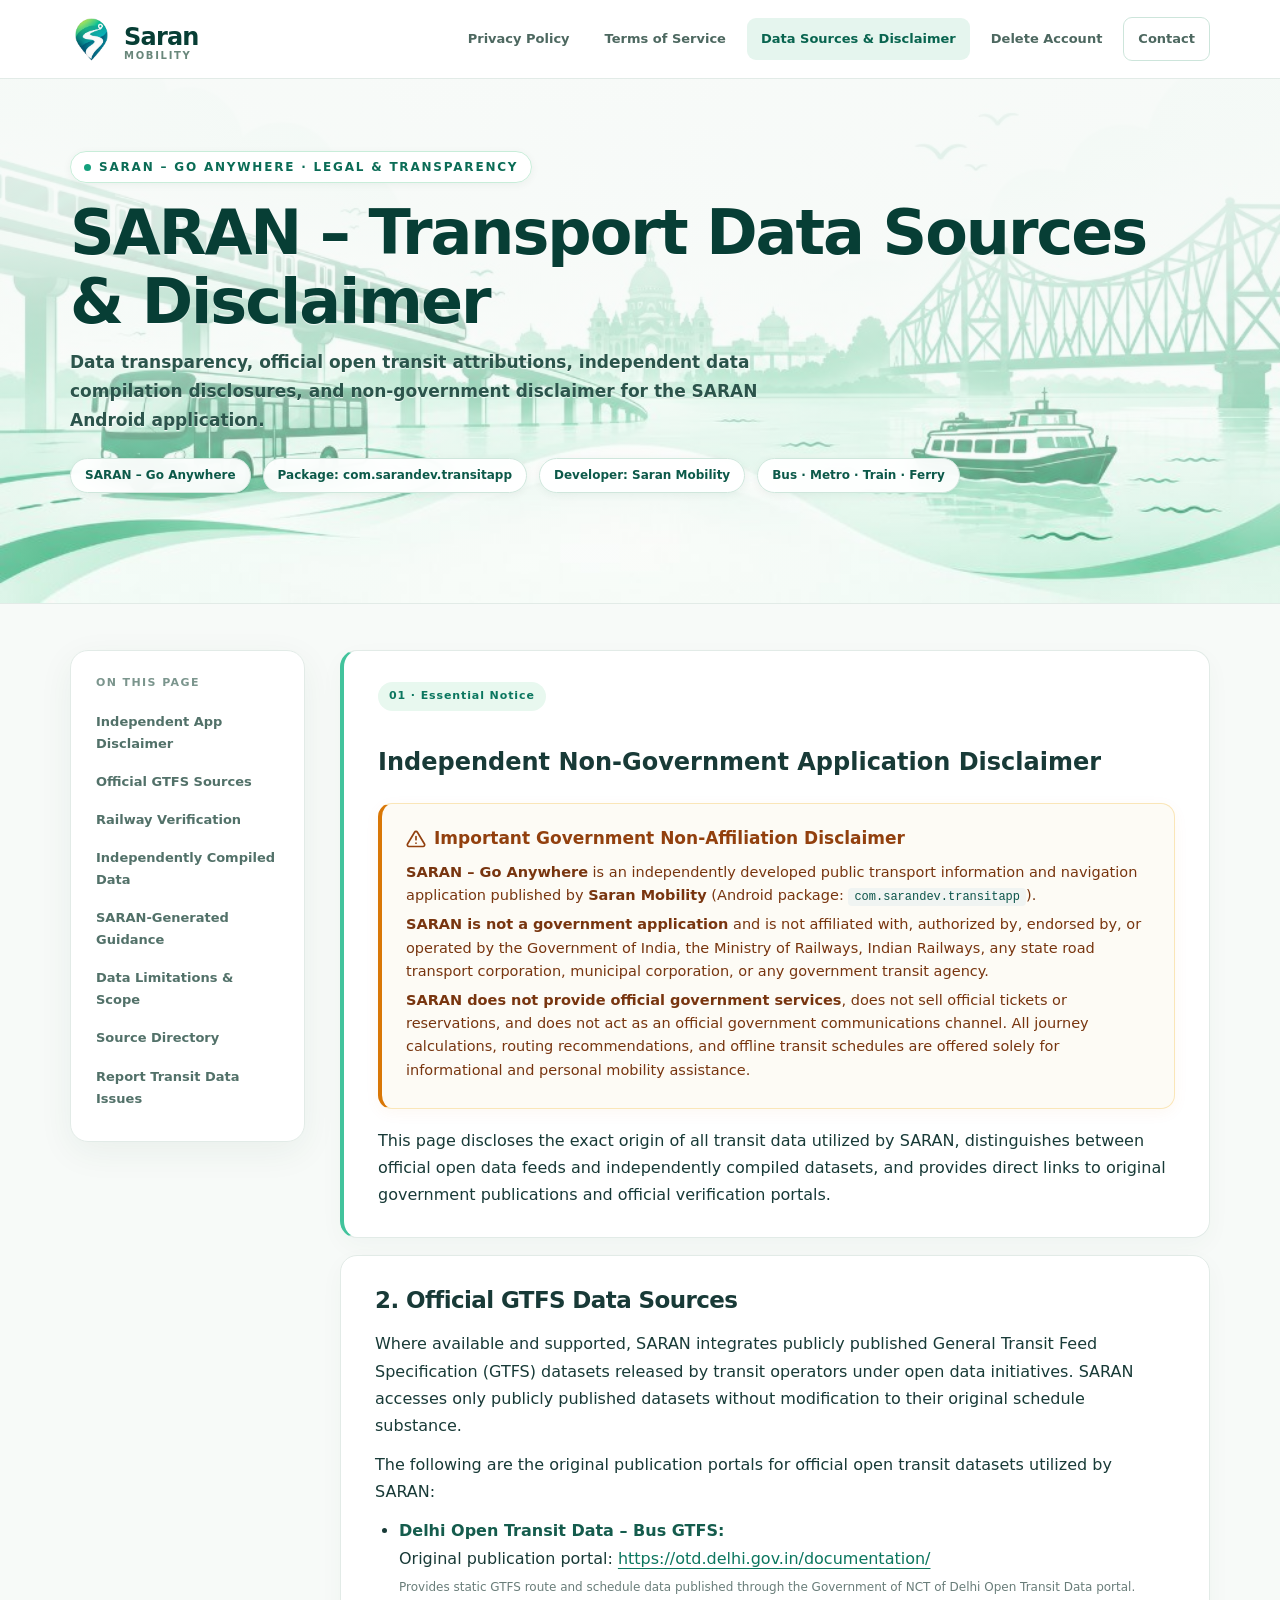
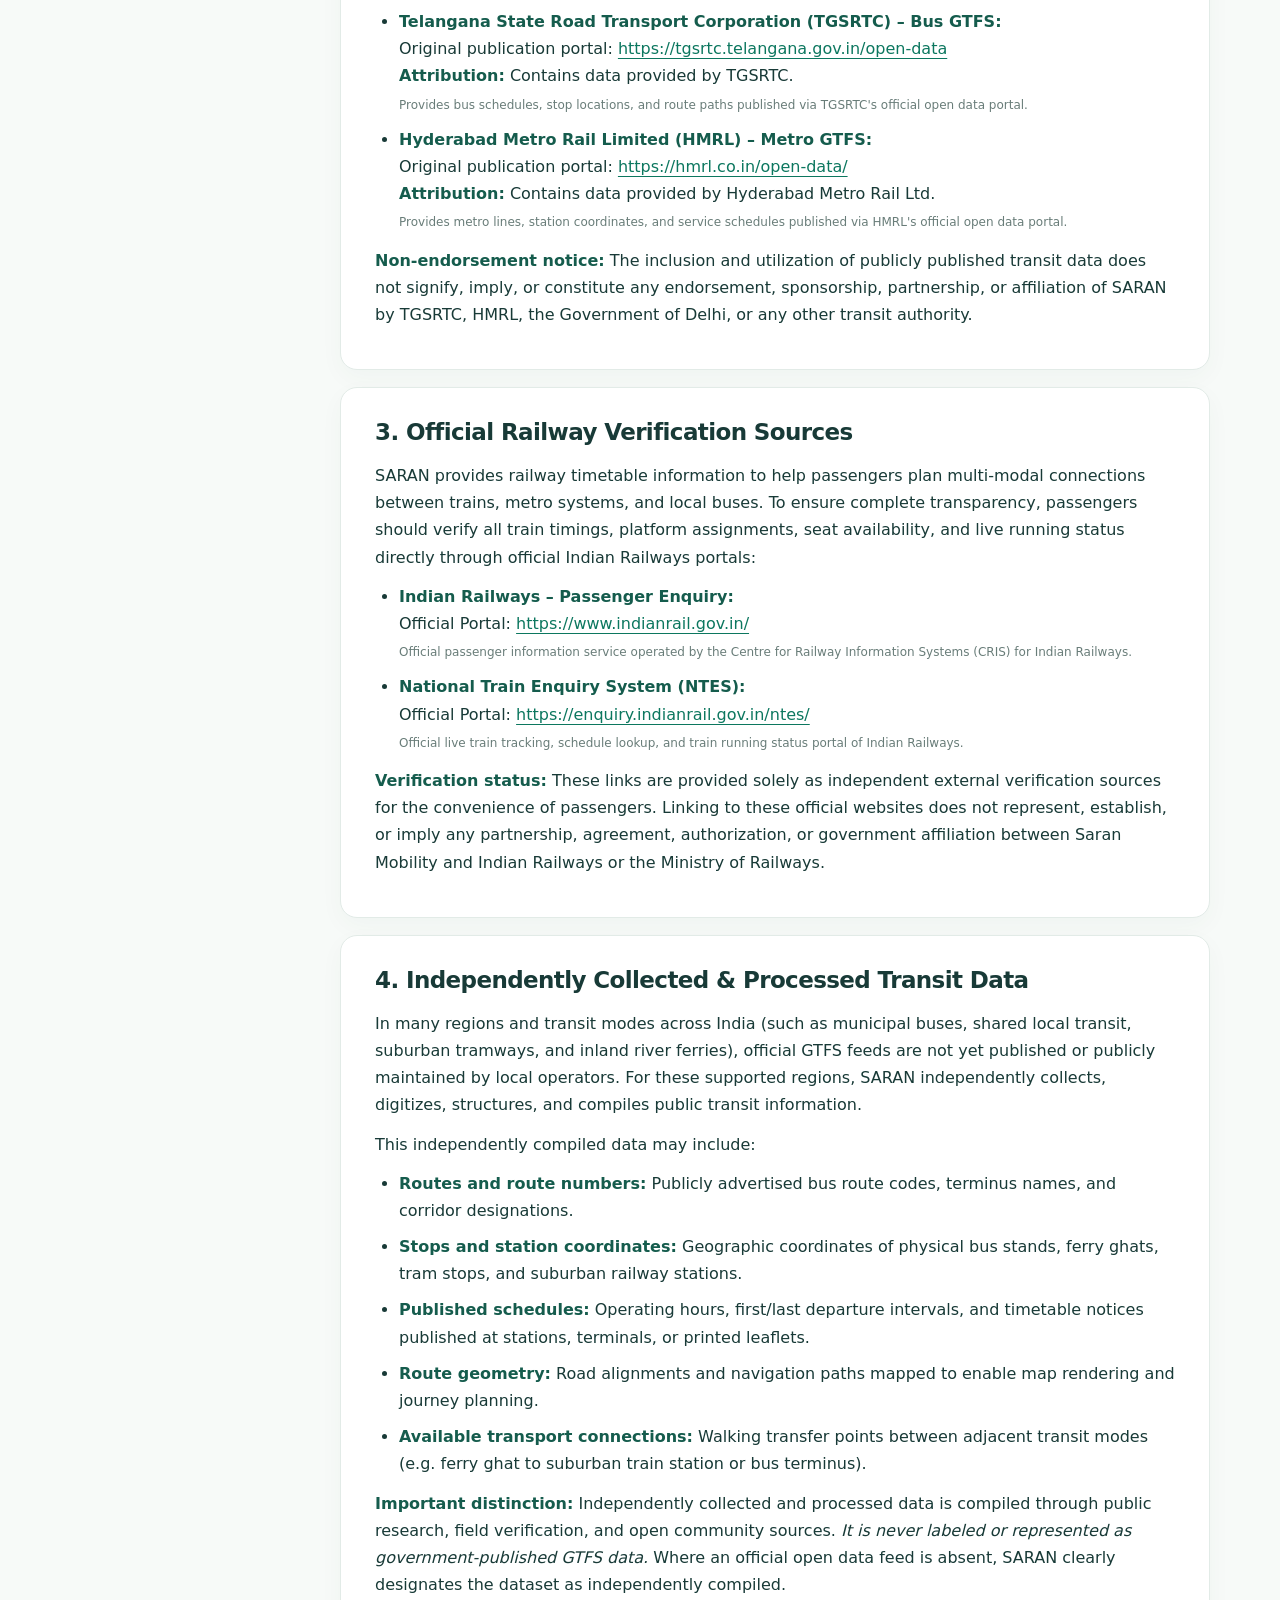
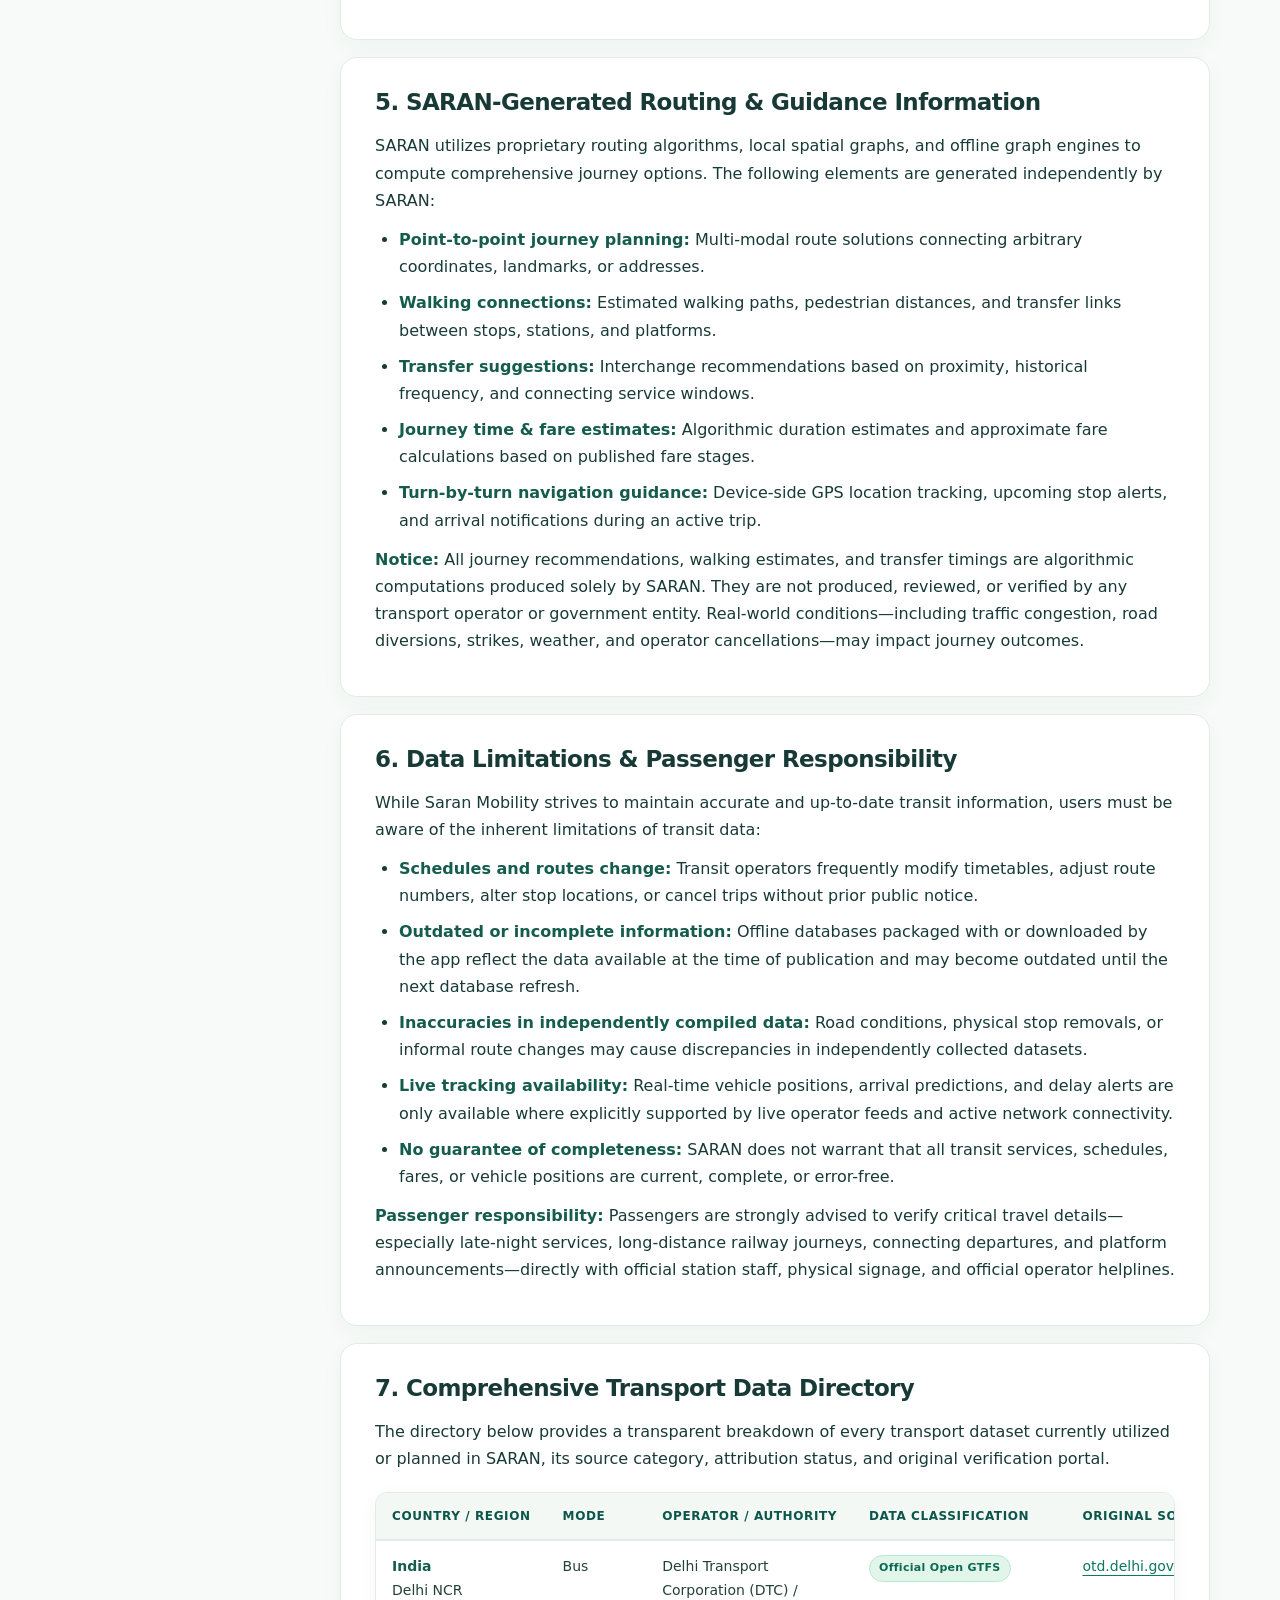
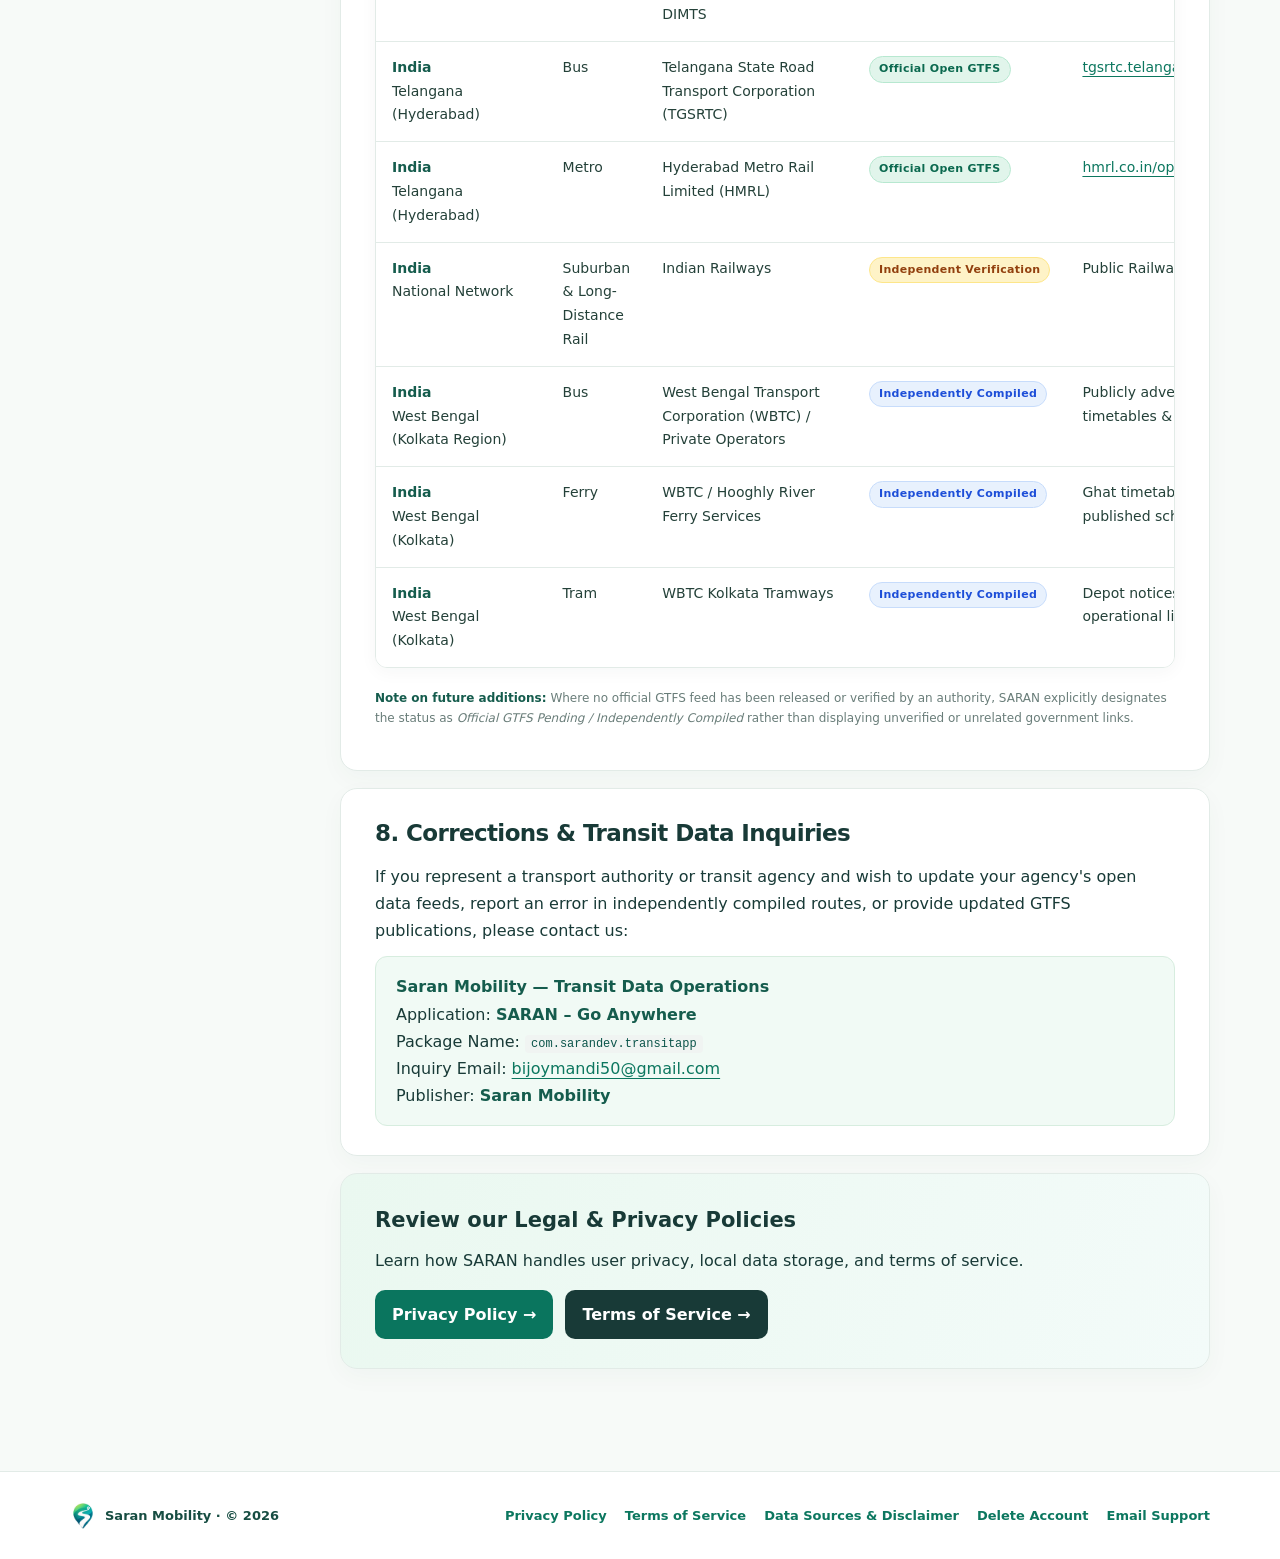
==== data-sources.html @ 4089f1e2 "feat: add data-sources page and update Google Play compliance policies" ====
<!DOCTYPE html>
<html lang="en">
<head>
  <meta charset="utf-8"/>
  <meta content="width=device-width,initial-scale=1" name="viewport"/>
  <meta content="#075c51" name="theme-color"/>
  <meta content="Official GTFS data sources, independently compiled transit information, non-government disclaimer, and data verification links for SARAN – Go Anywhere." name="description"/>
  <title>Transport Data Sources &amp; Disclaimer | SARAN – Go Anywhere</title>
  <link href="saran-logo.webp" rel="icon" type="image/webp"/>
  <link href="style.css" rel="stylesheet"/>
</head>
<body>
  <header class="site-header">
    <div class="container nav">
      <a class="brand" href="./">
        <img alt="Saran logo" src="saran-logo.webp"/>
        <span>Saran <span class="brand-sub">Mobility</span></span>
      </a>
      <nav aria-label="Main navigation" class="nav-links">
        <a href="./">Privacy Policy</a>
        <a href="terms.html">Terms of Service</a>
        <a class="active" href="data-sources.html">Data Sources &amp; Disclaimer</a>
        <a href="delete-account.html">Delete Account</a>
        <a class="contact-link" href="mailto:bijoymandi50@gmail.com">Contact</a>
      </nav>
    </div>
  </header>

  <div class="hero">
    <div class="hero-backdrop" aria-hidden="true">
      <picture>
        <source media="(max-width: 640px)" srcset="hero-mobile.jpg"/>
        <source media="(max-width: 1024px)" srcset="hero-tablet.jpg"/>
        <img alt="" class="hero-art" src="hero-desktop.jpg"/>
      </picture>
      <div class="hero-overlay"></div>
    </div>
    <div class="container hero-inner">
      <span class="tag">SARAN – Go Anywhere · Legal &amp; Transparency</span>
      <h1>SARAN – Transport Data Sources &amp; Disclaimer</h1>
      <p>Data transparency, official open transit attributions, independent data compilation disclosures, and non-government disclaimer for the SARAN Android application.</p>
      <div class="hero-meta">
        <span>SARAN – Go Anywhere</span>
        <span>Package: com.sarandev.transitapp</span>
        <span>Developer: Saran Mobility</span>
        <span>Bus · Metro · Train · Ferry</span>
      </div>
    </div>
  </div>

  <div class="container content">
    <aside aria-label="On this page" class="toc">
      <div class="toc-heading">On this page</div>
      <a href="#disclaimer">Independent App Disclaimer</a>
      <a href="#gtfs-sources">Official GTFS Sources</a>
      <a href="#railway-verification">Railway Verification</a>
      <a href="#independent-data">Independently Compiled Data</a>
      <a href="#generated-info">SARAN-Generated Guidance</a>
      <a href="#limitations">Data Limitations &amp; Scope</a>
      <a href="#directory">Source Directory</a>
      <a href="#contact">Report Transit Data Issues</a>
    </aside>

    <main class="article">
      <!-- 01 · Independent App Disclaimer -->
      <section class="intro" id="disclaimer">
        <span class="label">01 · Essential Notice</span>
        <h2>Independent Non-Government Application Disclaimer</h2>
        
        <div class="disclaimer-box">
          <h3>
            <svg width="20" height="20" viewBox="0 0 24 24" fill="none" stroke="currentColor" stroke-width="2" stroke-linecap="round" stroke-linejoin="round" aria-hidden="true">
              <path d="M10.29 3.86L1.82 18a2 2 0 0 0 1.71 3h16.94a2 2 0 0 0 1.71-3L13.71 3.86a2 2 0 0 0-3.42 0z"></path>
              <line x1="12" y1="9" x2="12" y2="13"></line>
              <line x1="12" y1="17" x2="12.01" y2="17"></line>
            </svg>
            Important Government Non-Affiliation Disclaimer
          </h3>
          <p><strong>SARAN – Go Anywhere</strong> is an independently developed public transport information and navigation application published by <strong>Saran Mobility</strong> (Android package: <code class="code-pill">com.sarandev.transitapp</code>).</p>
          <p><strong>SARAN is not a government application</strong> and is not affiliated with, authorized by, endorsed by, or operated by the Government of India, the Ministry of Railways, Indian Railways, any state road transport corporation, municipal corporation, or any government transit agency.</p>
          <p><strong>SARAN does not provide official government services</strong>, does not sell official tickets or reservations, and does not act as an official government communications channel. All journey calculations, routing recommendations, and offline transit schedules are offered solely for informational and personal mobility assistance.</p>
        </div>

        <p>This page discloses the exact origin of all transit data utilized by SARAN, distinguishes between official open data feeds and independently compiled datasets, and provides direct links to original government publications and official verification portals.</p>
      </section>

      <!-- 02 · Official GTFS Data Sources -->
      <section class="section" id="gtfs-sources">
        <h2>2. Official GTFS Data Sources</h2>
        <p>Where available and supported, SARAN integrates publicly published General Transit Feed Specification (GTFS) datasets released by transit operators under open data initiatives. SARAN accesses only publicly published datasets without modification to their original schedule substance.</p>
        <p>The following are the original publication portals for official open transit datasets utilized by SARAN:</p>

        <ul>
          <li>
            <strong>Delhi Open Transit Data – Bus GTFS:</strong><br/>
            Original publication portal: <a href="https://otd.delhi.gov.in/documentation/" target="_blank" rel="noopener noreferrer">https://otd.delhi.gov.in/documentation/</a><br/>
            <span class="source-meta">Provides static GTFS route and schedule data published through the Government of NCT of Delhi Open Transit Data portal.</span>
          </li>
          <li>
            <strong>Telangana State Road Transport Corporation (TGSRTC) – Bus GTFS:</strong><br/>
            Original publication portal: <a href="https://tgsrtc.telangana.gov.in/open-data" target="_blank" rel="noopener noreferrer">https://tgsrtc.telangana.gov.in/open-data</a><br/>
            <strong>Attribution:</strong> Contains data provided by TGSRTC.<br/>
            <span class="source-meta">Provides bus schedules, stop locations, and route paths published via TGSRTC's official open data portal.</span>
          </li>
          <li>
            <strong>Hyderabad Metro Rail Limited (HMRL) – Metro GTFS:</strong><br/>
            Original publication portal: <a href="https://hmrl.co.in/open-data/" target="_blank" rel="noopener noreferrer">https://hmrl.co.in/open-data/</a><br/>
            <strong>Attribution:</strong> Contains data provided by Hyderabad Metro Rail Ltd.<br/>
            <span class="source-meta">Provides metro lines, station coordinates, and service schedules published via HMRL's official open data portal.</span>
          </li>
        </ul>

        <p><strong>Non-endorsement notice:</strong> The inclusion and utilization of publicly published transit data does not signify, imply, or constitute any endorsement, sponsorship, partnership, or affiliation of SARAN by TGSRTC, HMRL, the Government of Delhi, or any other transit authority.</p>
      </section>

      <!-- 03 · Official Railway Verification -->
      <section class="section" id="railway-verification">
        <h2>3. Official Railway Verification Sources</h2>
        <p>SARAN provides railway timetable information to help passengers plan multi-modal connections between trains, metro systems, and local buses. To ensure complete transparency, passengers should verify all train timings, platform assignments, seat availability, and live running status directly through official Indian Railways portals:</p>

        <ul>
          <li>
            <strong>Indian Railways – Passenger Enquiry:</strong><br/>
            Official Portal: <a href="https://www.indianrail.gov.in/" target="_blank" rel="noopener noreferrer">https://www.indianrail.gov.in/</a><br/>
            <span class="source-meta">Official passenger information service operated by the Centre for Railway Information Systems (CRIS) for Indian Railways.</span>
          </li>
          <li>
            <strong>National Train Enquiry System (NTES):</strong><br/>
            Official Portal: <a href="https://enquiry.indianrail.gov.in/ntes/" target="_blank" rel="noopener noreferrer">https://enquiry.indianrail.gov.in/ntes/</a><br/>
            <span class="source-meta">Official live train tracking, schedule lookup, and train running status portal of Indian Railways.</span>
          </li>
        </ul>

        <p><strong>Verification status:</strong> These links are provided solely as independent external verification sources for the convenience of passengers. Linking to these official websites does not represent, establish, or imply any partnership, agreement, authorization, or government affiliation between Saran Mobility and Indian Railways or the Ministry of Railways.</p>
      </section>

      <!-- 04 · Independently Collected Transit Data -->
      <section class="section" id="independent-data">
        <h2>4. Independently Collected &amp; Processed Transit Data</h2>
        <p>In many regions and transit modes across India (such as municipal buses, shared local transit, suburban tramways, and inland river ferries), official GTFS feeds are not yet published or publicly maintained by local operators. For these supported regions, SARAN independently collects, digitizes, structures, and compiles public transit information.</p>
        <p>This independently compiled data may include:</p>
        <ul>
          <li><strong>Routes and route numbers:</strong> Publicly advertised bus route codes, terminus names, and corridor designations.</li>
          <li><strong>Stops and station coordinates:</strong> Geographic coordinates of physical bus stands, ferry ghats, tram stops, and suburban railway stations.</li>
          <li><strong>Published schedules:</strong> Operating hours, first/last departure intervals, and timetable notices published at stations, terminals, or printed leaflets.</li>
          <li><strong>Route geometry:</strong> Road alignments and navigation paths mapped to enable map rendering and journey planning.</li>
          <li><strong>Available transport connections:</strong> Walking transfer points between adjacent transit modes (e.g. ferry ghat to suburban train station or bus terminus).</li>
        </ul>
        <p><strong>Important distinction:</strong> Independently collected and processed data is compiled through public research, field verification, and open community sources. <em>It is never labeled or represented as government-published GTFS data.</em> Where an official open data feed is absent, SARAN clearly designates the dataset as independently compiled.</p>
      </section>

      <!-- 05 · SARAN-Generated Information -->
      <section class="section" id="generated-info">
        <h2>5. SARAN-Generated Routing &amp; Guidance Information</h2>
        <p>SARAN utilizes proprietary routing algorithms, local spatial graphs, and offline graph engines to compute comprehensive journey options. The following elements are generated independently by SARAN:</p>
        <ul>
          <li><strong>Point-to-point journey planning:</strong> Multi-modal route solutions connecting arbitrary coordinates, landmarks, or addresses.</li>
          <li><strong>Walking connections:</strong> Estimated walking paths, pedestrian distances, and transfer links between stops, stations, and platforms.</li>
          <li><strong>Transfer suggestions:</strong> Interchange recommendations based on proximity, historical frequency, and connecting service windows.</li>
          <li><strong>Journey time &amp; fare estimates:</strong> Algorithmic duration estimates and approximate fare calculations based on published fare stages.</li>
          <li><strong>Turn-by-turn navigation guidance:</strong> Device-side GPS location tracking, upcoming stop alerts, and arrival notifications during an active trip.</li>
        </ul>
        <p><strong>Notice:</strong> All journey recommendations, walking estimates, and transfer timings are algorithmic computations produced solely by SARAN. They are not produced, reviewed, or verified by any transport operator or government entity. Real-world conditions—including traffic congestion, road diversions, strikes, weather, and operator cancellations—may impact journey outcomes.</p>
      </section>

      <!-- 06 · Data Limitations -->
      <section class="section" id="limitations">
        <h2>6. Data Limitations &amp; Passenger Responsibility</h2>
        <p>While Saran Mobility strives to maintain accurate and up-to-date transit information, users must be aware of the inherent limitations of transit data:</p>
        <ul>
          <li><strong>Schedules and routes change:</strong> Transit operators frequently modify timetables, adjust route numbers, alter stop locations, or cancel trips without prior public notice.</li>
          <li><strong>Outdated or incomplete information:</strong> Offline databases packaged with or downloaded by the app reflect the data available at the time of publication and may become outdated until the next database refresh.</li>
          <li><strong>Inaccuracies in independently compiled data:</strong> Road conditions, physical stop removals, or informal route changes may cause discrepancies in independently collected datasets.</li>
          <li><strong>Live tracking availability:</strong> Real-time vehicle positions, arrival predictions, and delay alerts are only available where explicitly supported by live operator feeds and active network connectivity.</li>
          <li><strong>No guarantee of completeness:</strong> SARAN does not warrant that all transit services, schedules, fares, or vehicle positions are current, complete, or error-free.</li>
        </ul>
        <p><strong>Passenger responsibility:</strong> Passengers are strongly advised to verify critical travel details—especially late-night services, long-distance railway journeys, connecting departures, and platform announcements—directly with official station staff, physical signage, and official operator helplines.</p>
      </section>

      <!-- 07 · Source Directory -->
      <section class="section" id="directory">
        <h2>7. Comprehensive Transport Data Directory</h2>
        <p>The directory below provides a transparent breakdown of every transport dataset currently utilized or planned in SARAN, its source category, attribution status, and original verification portal.</p>

        <div class="source-table-wrap">
          <table class="source-table">
            <thead>
              <tr>
                <th>Country / Region</th>
                <th>Mode</th>
                <th>Operator / Authority</th>
                <th>Data Classification</th>
                <th>Original Source / Portal</th>
                <th>Official Verification Link</th>
                <th>Status / Last Update</th>
              </tr>
            </thead>
            <tbody>
              <tr>
                <td><strong>India</strong><br/>Delhi NCR</td>
                <td>Bus</td>
                <td>Delhi Transport Corporation (DTC) / DIMTS</td>
                <td><span class="badge badge-official">Official Open GTFS</span></td>
                <td><a href="https://otd.delhi.gov.in/documentation/" target="_blank" rel="noopener noreferrer">otd.delhi.gov.in</a></td>
                <td><a href="https://otd.delhi.gov.in/" target="_blank" rel="noopener noreferrer">Delhi OTD Portal</a></td>
                <td>Verified Open Dataset</td>
              </tr>
              <tr>
                <td><strong>India</strong><br/>Telangana (Hyderabad)</td>
                <td>Bus</td>
                <td>Telangana State Road Transport Corporation (TGSRTC)</td>
                <td><span class="badge badge-official">Official Open GTFS</span></td>
                <td><a href="https://tgsrtc.telangana.gov.in/open-data" target="_blank" rel="noopener noreferrer">tgsrtc.telangana.gov.in</a></td>
                <td><a href="https://tgsrtc.telangana.gov.in/" target="_blank" rel="noopener noreferrer">TGSRTC Portal</a></td>
                <td>Contains data provided by TGSRTC</td>
              </tr>
              <tr>
                <td><strong>India</strong><br/>Telangana (Hyderabad)</td>
                <td>Metro</td>
                <td>Hyderabad Metro Rail Limited (HMRL)</td>
                <td><span class="badge badge-official">Official Open GTFS</span></td>
                <td><a href="https://hmrl.co.in/open-data/" target="_blank" rel="noopener noreferrer">hmrl.co.in/open-data/</a></td>
                <td><a href="https://hmrl.co.in/" target="_blank" rel="noopener noreferrer">HMRL Official Site</a></td>
                <td>Contains data provided by HMRL</td>
              </tr>
              <tr>
                <td><strong>India</strong><br/>National Network</td>
                <td>Suburban &amp; Long-Distance Rail</td>
                <td>Indian Railways</td>
                <td><span class="badge badge-verification">Independent Verification</span></td>
                <td>Public Railway Timetables</td>
                <td><a href="https://www.indianrail.gov.in/" target="_blank" rel="noopener noreferrer">indianrail.gov.in</a> &amp; <a href="https://enquiry.indianrail.gov.in/ntes/" target="_blank" rel="noopener noreferrer">NTES</a></td>
                <td>External Verification Links Only</td>
              </tr>
              <tr>
                <td><strong>India</strong><br/>West Bengal (Kolkata Region)</td>
                <td>Bus</td>
                <td>West Bengal Transport Corporation (WBTC) / Private Operators</td>
                <td><span class="badge badge-independent">Independently Compiled</span></td>
                <td>Publicly advertised routes, timetables &amp; field survey</td>
                <td><span class="badge badge-pending">Official GTFS Pending</span></td>
                <td>Independently compiled by SARAN</td>
              </tr>
              <tr>
                <td><strong>India</strong><br/>West Bengal (Kolkata)</td>
                <td>Ferry</td>
                <td>WBTC / Hooghly River Ferry Services</td>
                <td><span class="badge badge-independent">Independently Compiled</span></td>
                <td>Ghat timetable charts &amp; published schedules</td>
                <td><span class="badge badge-pending">Official GTFS Pending</span></td>
                <td>Independently compiled by SARAN</td>
              </tr>
              <tr>
                <td><strong>India</strong><br/>West Bengal (Kolkata)</td>
                <td>Tram</td>
                <td>WBTC Kolkata Tramways</td>
                <td><span class="badge badge-independent">Independently Compiled</span></td>
                <td>Depot notices &amp; published operational lines</td>
                <td><span class="badge badge-pending">Official GTFS Pending</span></td>
                <td>Independently compiled by SARAN</td>
              </tr>
            </tbody>
          </table>
        </div>

        <p class="source-meta"><strong>Note on future additions:</strong> Where no official GTFS feed has been released or verified by an authority, SARAN explicitly designates the status as <em>Official GTFS Pending / Independently Compiled</em> rather than displaying unverified or unrelated government links.</p>
      </section>

      <!-- 08 · Contact -->
      <section class="section" id="contact">
        <h2>8. Corrections &amp; Transit Data Inquiries</h2>
        <p>If you represent a transport authority or transit agency and wish to update your agency's open data feeds, report an error in independently compiled routes, or provide updated GTFS publications, please contact us:</p>
        
        <div class="contact">
          <strong>Saran Mobility — Transit Data Operations</strong><br/>
          Application: <strong>SARAN – Go Anywhere</strong><br/>
          Package Name: <code class="code-pill">com.sarandev.transitapp</code><br/>
          Inquiry Email: <a href="mailto:bijoymandi50@gmail.com?subject=SARAN%20Transit%20Data%20Inquiry">bijoymandi50@gmail.com</a><br/>
          Publisher: <strong>Saran Mobility</strong>
        </div>
      </section>

      <div class="callout">
        <h2>Review our Legal &amp; Privacy Policies</h2>
        <p>Learn how SARAN handles user privacy, local data storage, and terms of service.</p>
        <div style="display: flex; gap: 12px; flex-wrap: wrap; margin-top: 12px;">
          <a class="primary-button" href="./">Privacy Policy →</a>
          <a class="primary-button" style="background: #183a37;" href="terms.html">Terms of Service →</a>
        </div>
      </div>
    </main>
  </div>

  <footer class="footer">
    <div class="container footer-inner">
      <div class="foot-brand">
        <img alt="" src="saran-logo.webp"/>
        Saran Mobility · © 2026
      </div>
      <nav class="footer-links">
        <a href="./">Privacy Policy</a>
        <a href="terms.html">Terms of Service</a>
        <a href="data-sources.html">Data Sources &amp; Disclaimer</a>
        <a href="delete-account.html">Delete Account</a>
        <a href="mailto:bijoymandi50@gmail.com">Email Support</a>
      </nav>
    </div>
  </footer>
</body>
</html>
---- style.css ----
:root {
  --ink: #183a37;
  --muted: #697d79;
  --pine: #0c554b;
  --green: #13856d;
  --mint: #eaf8f1;
  --line: #e2ebe7;
  --bg: #f7faf8;
  --white: #fff;
}

* {
  box-sizing: border-box;
}

html {
  scroll-behavior: smooth;
}

body {
  margin: 0;
  background: var(--bg);
  color: var(--ink);
  font: 16px/1.7 system-ui, -apple-system, Segoe UI, Roboto, Arial, sans-serif;
}

a {
  color: #0c775f;
  text-decoration-thickness: 1px;
  text-underline-offset: 4px;
}

a:hover {
  color: #064d40;
}

.container {
  width: min(1140px, calc(100% - 44px));
  margin: auto;
}

/* Header */
.site-header {
  background: #ffffffed;
  backdrop-filter: blur(18px);
  border-bottom: 1px solid var(--line);
  position: sticky;
  top: 0;
  z-index: 10;
}

.nav {
  display: flex;
  align-items: center;
  justify-content: space-between;
  gap: 20px;
  min-height: 78px;
}

.brand {
  display: flex;
  align-items: center;
  gap: 11px;
  text-decoration: none;
  color: #073e35;
  font-weight: 820;
  font-size: 24px;
  letter-spacing: -0.8px;
}

.brand img {
  width: 43px;
  height: 46px;
  object-fit: contain;
}

.brand-sub {
  font-size: 10px;
  letter-spacing: 1.7px;
  text-transform: uppercase;
  color: #69877b;
  font-weight: 800;
  display: block;
  line-height: 1;
  margin-top: -6px;
}

.nav-links {
  display: flex;
  align-items: center;
  gap: 7px;
  flex-wrap: wrap;
}

.nav-links a {
  padding: 10px 14px;
  border-radius: 9px;
  text-decoration: none;
  color: #4d6860;
  font-size: 13px;
  font-weight: 700;
  transition: background 0.2s, color 0.2s;
}

.nav-links a:hover,
.nav-links a.active {
  background: #e5f5ee;
  color: #08644f;
}

.nav-links a.contact-link {
  border: 1px solid #cde5db;
}

/* Hero Section with Responsive Illustration */
.hero {
  position: relative;
  overflow: hidden;
  background-color: #f7faf8;
  border-bottom: 1px solid var(--line);
  color: var(--ink);
}

.hero-backdrop {
  position: absolute;
  inset: 0;
  z-index: 1;
  pointer-events: none;
}

.hero-backdrop picture,
.hero-art {
  width: 100%;
  height: 100%;
  display: block;
}

.hero-art {
  object-fit: cover;
  object-position: center bottom;
}

.hero-overlay {
  position: absolute;
  inset: 0;
  background: linear-gradient(
    180deg,
    rgba(247, 250, 248, 0.95) 0%,
    rgba(247, 250, 248, 0.85) 32%,
    rgba(247, 250, 248, 0.45) 70%,
    rgba(247, 250, 248, 0.08) 100%
  );
}

.hero-inner {
  position: relative;
  z-index: 2;
  padding: 72px 0 110px;
}

.tag {
  display: inline-flex;
  align-items: center;
  gap: 8px;
  font-size: 12px;
  text-transform: uppercase;
  letter-spacing: 1.8px;
  color: #0b6c56;
  font-weight: 800;
  background: #ffffffeb;
  backdrop-filter: blur(8px);
  border: 1px solid #c8edd9;
  padding: 5px 13px;
  border-radius: 99px;
  box-shadow: 0 2px 8px rgba(10, 60, 45, 0.05);
}

.tag::before {
  content: "";
  display: inline-block;
  width: 7px;
  height: 7px;
  border-radius: 50%;
  background: #14a07d;
}

.hero h1 {
  font-size: clamp(36px, 5.2vw, 62px);
  letter-spacing: -2px;
  line-height: 1.1;
  margin: 16px 0 12px;
  color: #073e35;
  font-weight: 850;
  text-shadow: 0 1px 1px rgba(255, 255, 255, 0.8);
}

.hero p {
  max-width: 720px;
  color: #2b544b;
  font-size: 17px;
  margin: 0;
  font-weight: 550;
  text-shadow: 0 1px 1px rgba(255, 255, 255, 0.8);
}

.hero-meta {
  display: flex;
  flex-wrap: wrap;
  gap: 12px;
  margin-top: 24px;
}

.hero-meta span {
  background: #ffffffeb;
  backdrop-filter: blur(10px);
  border: 1px solid #cfe6dc;
  border-radius: 30px;
  padding: 6px 14px;
  color: #0c5949;
  font-size: 12px;
  font-weight: 700;
  box-shadow: 0 2px 8px rgba(10, 60, 45, 0.06);
}

/* Main Content Layout */
.content {
  display: grid;
  grid-template-columns: 235px minmax(0, 1fr);
  gap: 35px;
  align-items: start;
  padding: 46px 0 85px;
}

.toc {
  position: sticky;
  top: 100px;
  padding: 23px 15px;
  background: white;
  border: 1px solid var(--line);
  border-radius: 18px;
  box-shadow: 0 10px 35px #1a4a3010;
}

.toc-heading {
  font-size: 11px;
  font-weight: 850;
  letter-spacing: 1.4px;
  color: #7b958d;
  margin: 0 10px 10px;
  text-transform: uppercase;
}

.toc a {
  display: block;
  color: #527169;
  border-radius: 9px;
  text-decoration: none;
  padding: 8px 10px;
  font-size: 13px;
  font-weight: 600;
}

.toc a:hover {
  color: #076c55;
  background: #ebf8f1;
}

.article {
  min-width: 0;
}

.intro,
.section,
.callout {
  padding: 29px 34px;
  background: white;
  border: 1px solid var(--line);
  border-radius: 17px;
  margin-bottom: 17px;
  box-shadow: 0 8px 25px #154a2e09;
}

.intro {
  border-left: 4px solid #42c39c;
}

.intro p {
  margin: 0;
}

.section {
  scroll-margin-top: 100px;
}

.section h2 {
  margin: 0 0 14px;
  font-size: 23px;
  letter-spacing: -0.6px;
  line-height: 1.35;
}

.section p {
  margin: 12px 0;
}

.section ul,
.section ol {
  padding-left: 24px;
  margin: 12px 0;
}

.section li {
  margin: 9px 0;
}

.section strong {
  color: #155c4d;
}

.label {
  display: inline-block;
  font-size: 11px;
  letter-spacing: 0.9px;
  font-weight: 800;
  color: #0b765f;
  background: #e8f8ef;
  padding: 5px 11px;
  border-radius: 99px;
  margin-bottom: 12px;
}

.contact {
  padding: 16px 20px;
  background: #f1faf5;
  border: 1px solid #d7eddf;
  border-radius: 12px;
}

.callout {
  background: linear-gradient(110deg, #eaf8f0, #f3fbf9);
}

.callout h2 {
  margin: 0;
  font-size: 21px;
}

.callout p {
  margin: 8px 0 16px;
}

.primary-button {
  display: inline-block;
  background: #0a755e;
  color: white;
  text-decoration: none;
  border-radius: 10px;
  font-weight: 750;
  padding: 11px 17px;
}

.primary-button:hover {
  background: #065544;
  color: white;
}

/* Disclaimer & Notice Callouts */
.disclaimer-box {
  background: #fdfbf5;
  border: 1px solid #fae6b8;
  border-left: 4px solid #d97706;
  border-radius: 14px;
  padding: 20px 24px;
  margin: 18px 0;
  box-shadow: 0 4px 15px rgba(217, 119, 6, 0.05);
}

.disclaimer-box h3 {
  margin: 0 0 8px;
  color: #92400e;
  font-size: 17px;
  display: flex;
  align-items: center;
  gap: 8px;
}

.disclaimer-box p {
  margin: 6px 0;
  color: #78350f;
  font-size: 14.5px;
  line-height: 1.6;
}

.disclaimer-box strong {
  color: #78350f;
}

/* Source Directory Table */
.source-table-wrap {
  width: 100%;
  overflow-x: auto;
  -webkit-overflow-scrolling: touch;
  margin: 20px 0;
  border-radius: 12px;
  border: 1px solid var(--line);
  background: white;
  box-shadow: 0 4px 18px rgba(10, 60, 45, 0.04);
}

.source-table {
  width: 100%;
  border-collapse: collapse;
  text-align: left;
  font-size: 14px;
  min-width: 640px;
}

.source-table th {
  background: #f3f8f5;
  color: #0c554b;
  font-weight: 750;
  padding: 13px 16px;
  border-bottom: 2px solid var(--line);
  font-size: 12px;
  text-transform: uppercase;
  letter-spacing: 0.6px;
  white-space: nowrap;
}

.source-table td {
  padding: 14px 16px;
  border-bottom: 1px solid var(--line);
  vertical-align: top;
  color: #244139;
}

.source-table tr:last-child td {
  border-bottom: none;
}

.source-table tr:hover td {
  background: #fafdfb;
}

/* Badges */
.badge {
  display: inline-block;
  font-size: 11px;
  font-weight: 750;
  padding: 3px 9px;
  border-radius: 99px;
  white-space: nowrap;
  letter-spacing: 0.3px;
}

.badge-official {
  background: #e1f5eb;
  color: #0b694f;
  border: 1px solid #b7e8d0;
}

.badge-independent {
  background: #e8f1fd;
  color: #1d4ed8;
  border: 1px solid #c7dcfb;
}

.badge-verification {
  background: #fef3c7;
  color: #92400e;
  border: 1px solid #fde68a;
}

.badge-pending {
  background: #f3f4f6;
  color: #4b5563;
  border: 1px solid #e5e7eb;
}

.source-meta {
  font-size: 12px;
  color: var(--muted);
  margin-top: 4px;
}

.code-pill {
  font-family: ui-monospace, SFMono-Regular, Menlo, Monaco, Consolas, monospace;
  font-size: 12px;
  background: #f0f4f2;
  color: #0c554b;
  padding: 2px 6px;
  border-radius: 4px;
}

/* Footer */
.footer {
  background: white;
  border-top: 1px solid var(--line);
}

.footer-inner {
  padding: 29px 0;
  display: flex;
  align-items: center;
  justify-content: space-between;
  gap: 20px;
  color: #6e8880;
  font-size: 13px;
}

.footer-links {
  display: flex;
  flex-wrap: wrap;
  gap: 18px;
}

.footer-links a {
  text-decoration: none;
  font-weight: 700;
}

.foot-brand {
  display: flex;
  align-items: center;
  gap: 9px;
  font-weight: 800;
  color: #174d42;
}

.foot-brand img {
  width: 26px;
  height: 29px;
  object-fit: contain;
}

/* Responsive Media Queries */
@media (max-width: 1024px) {
  .hero-inner {
    padding: 60px 0 95px;
  }
}

@media (max-width: 760px) {
  .container {
    width: min(100% - 32px, 1140px);
  }

  .nav {
    min-height: 72px;
    align-items: flex-start;
    padding: 12px 0;
    flex-direction: column;
    gap: 8px;
  }

  .brand {
    font-size: 20px;
  }

  .brand img {
    width: 36px;
    height: 39px;
  }

  .nav-links {
    gap: 1px;
  }

  .nav-links a {
    padding: 6px 9px;
    font-size: 12px;
  }

  .hero-inner {
    padding: 44px 0 85px;
  }

  .hero-overlay {
    background: linear-gradient(
      180deg,
      rgba(247, 250, 248, 0.95) 0%,
      rgba(247, 250, 248, 0.82) 42%,
      rgba(247, 250, 248, 0.35) 75%,
      rgba(247, 250, 248, 0.08) 100%
    );
  }

  .content {
    grid-template-columns: 1fr;
    gap: 19px;
    padding: 22px 0 52px;
  }

  .toc {
    position: static;
    display: flex;
    gap: 3px 9px;
    flex-wrap: wrap;
    padding: 13px;
  }

  .toc-heading {
    width: 100%;
  }

  .toc a {
    font-size: 12px;
    padding: 5px 7px;
  }

  .intro,
  .section,
  .callout {
    padding: 22px;
  }

  .footer-inner {
    flex-direction: column;
    align-items: flex-start;
  }

  .site-header {
    position: relative;
  }
}

@media (prefers-reduced-motion: reduce) {
  html {
    scroll-behavior: auto;
  }
}

@media print {
  .site-header,
  .toc,
  .footer,
  .hero-backdrop {
    display: none;
  }

  .content {
    display: block;
  }

  .hero {
    background: white;
    color: #183a37;
    border: none;
  }

  .hero p,
  .tag,
  .hero-meta {
    color: #234e45;
  }

  .section,
  .intro {
    box-shadow: none;
    break-inside: avoid;
  }
}
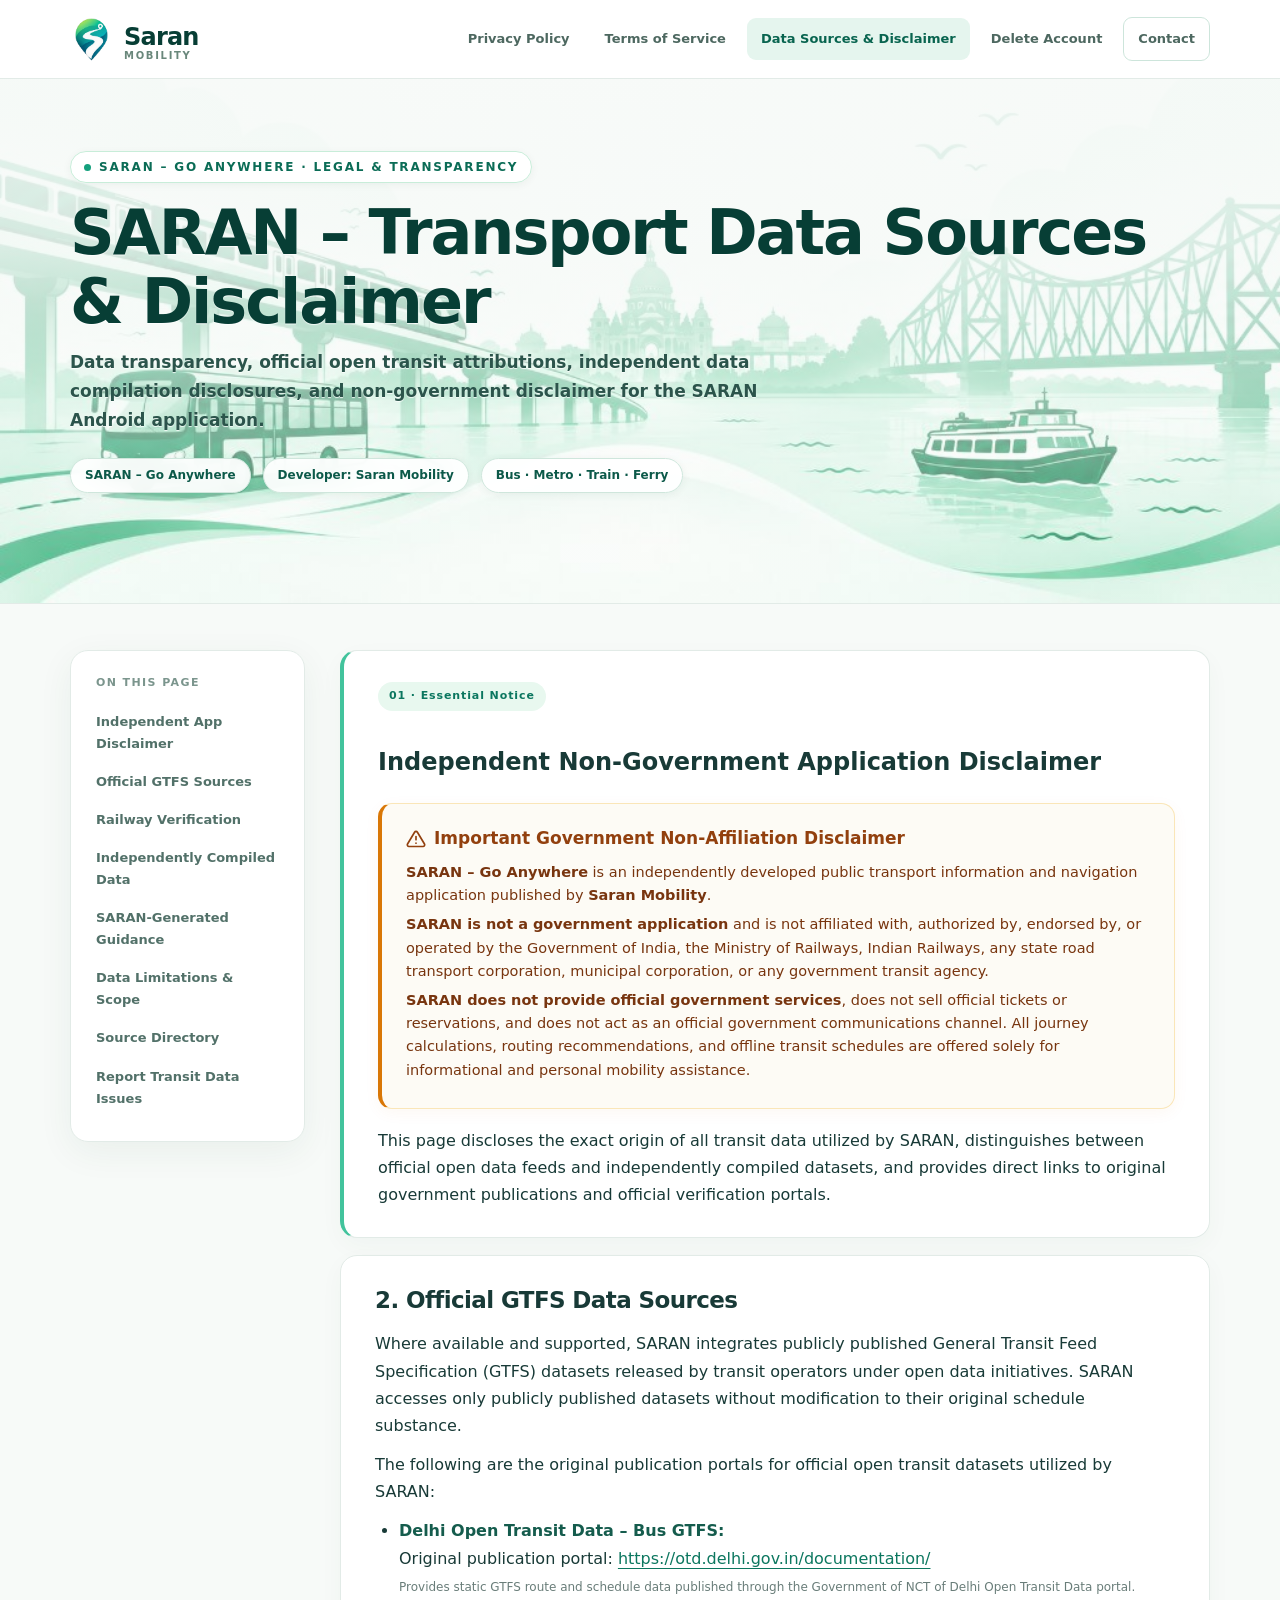
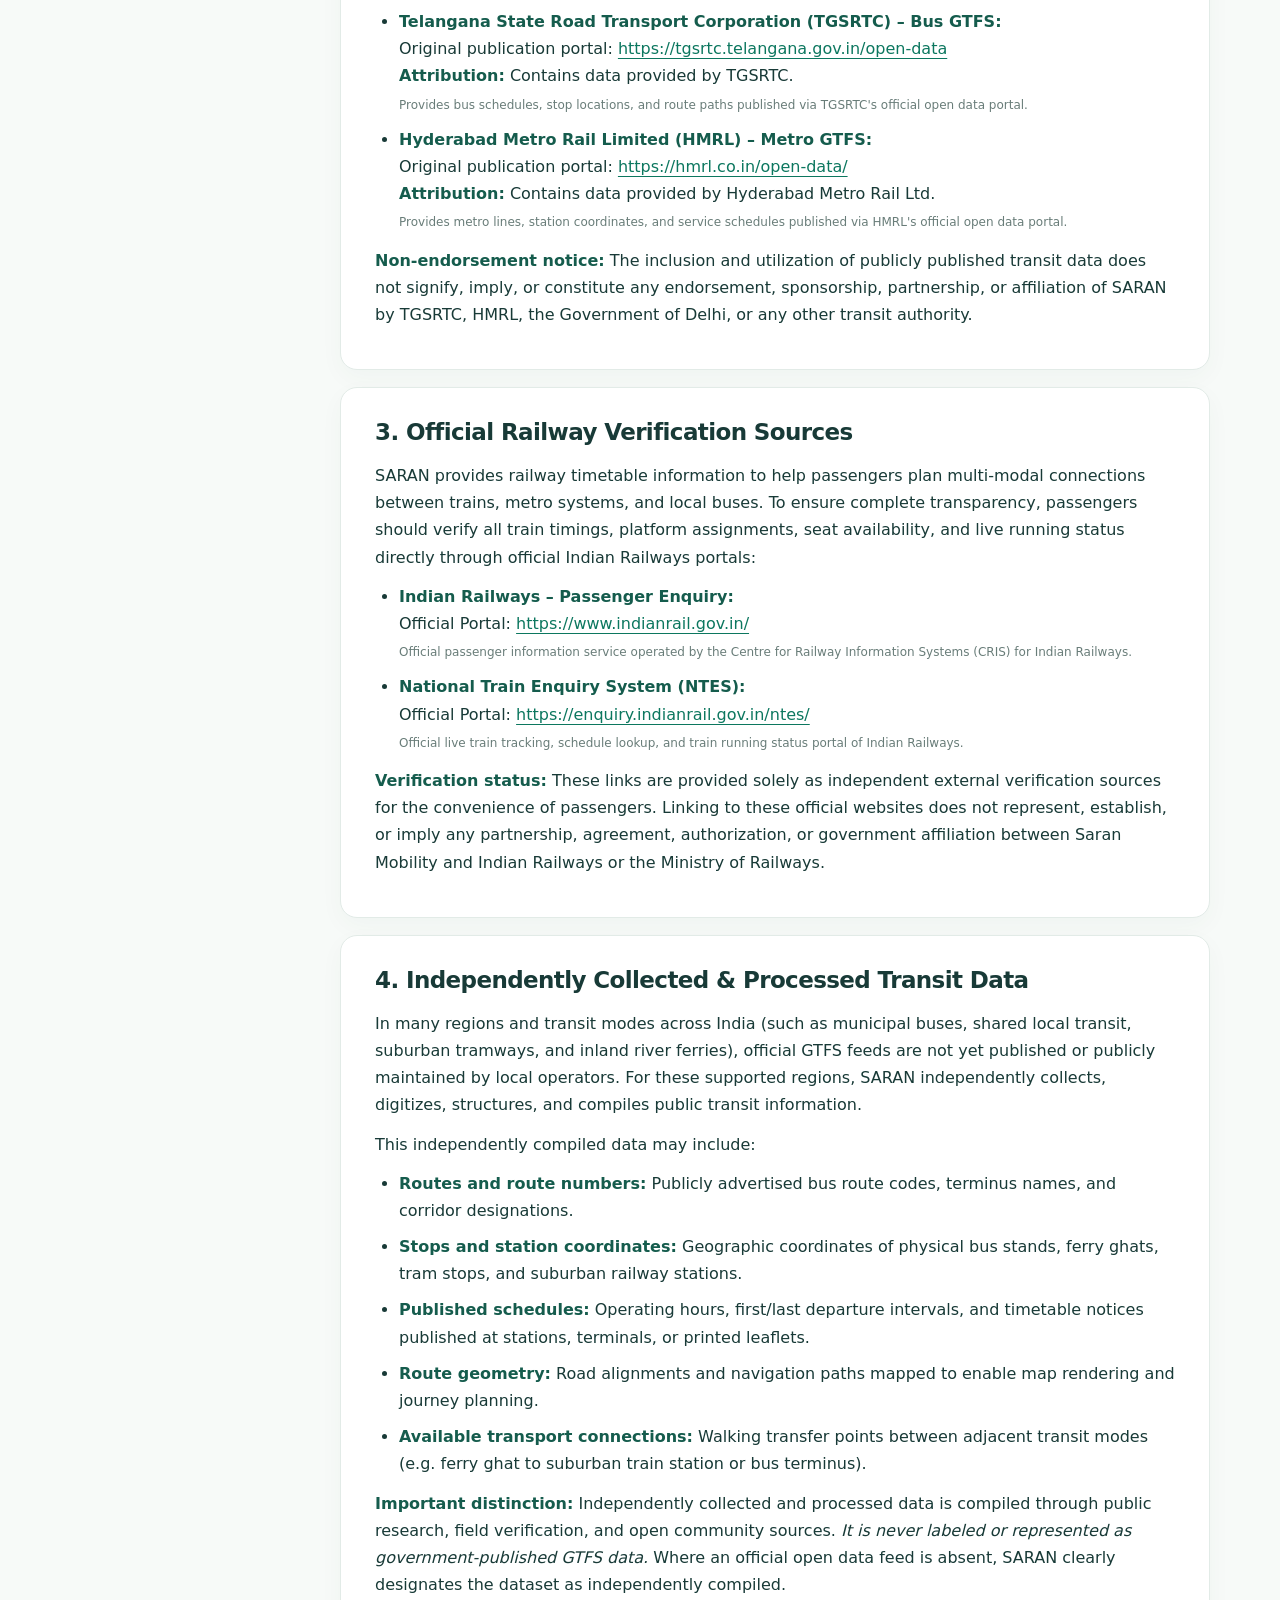
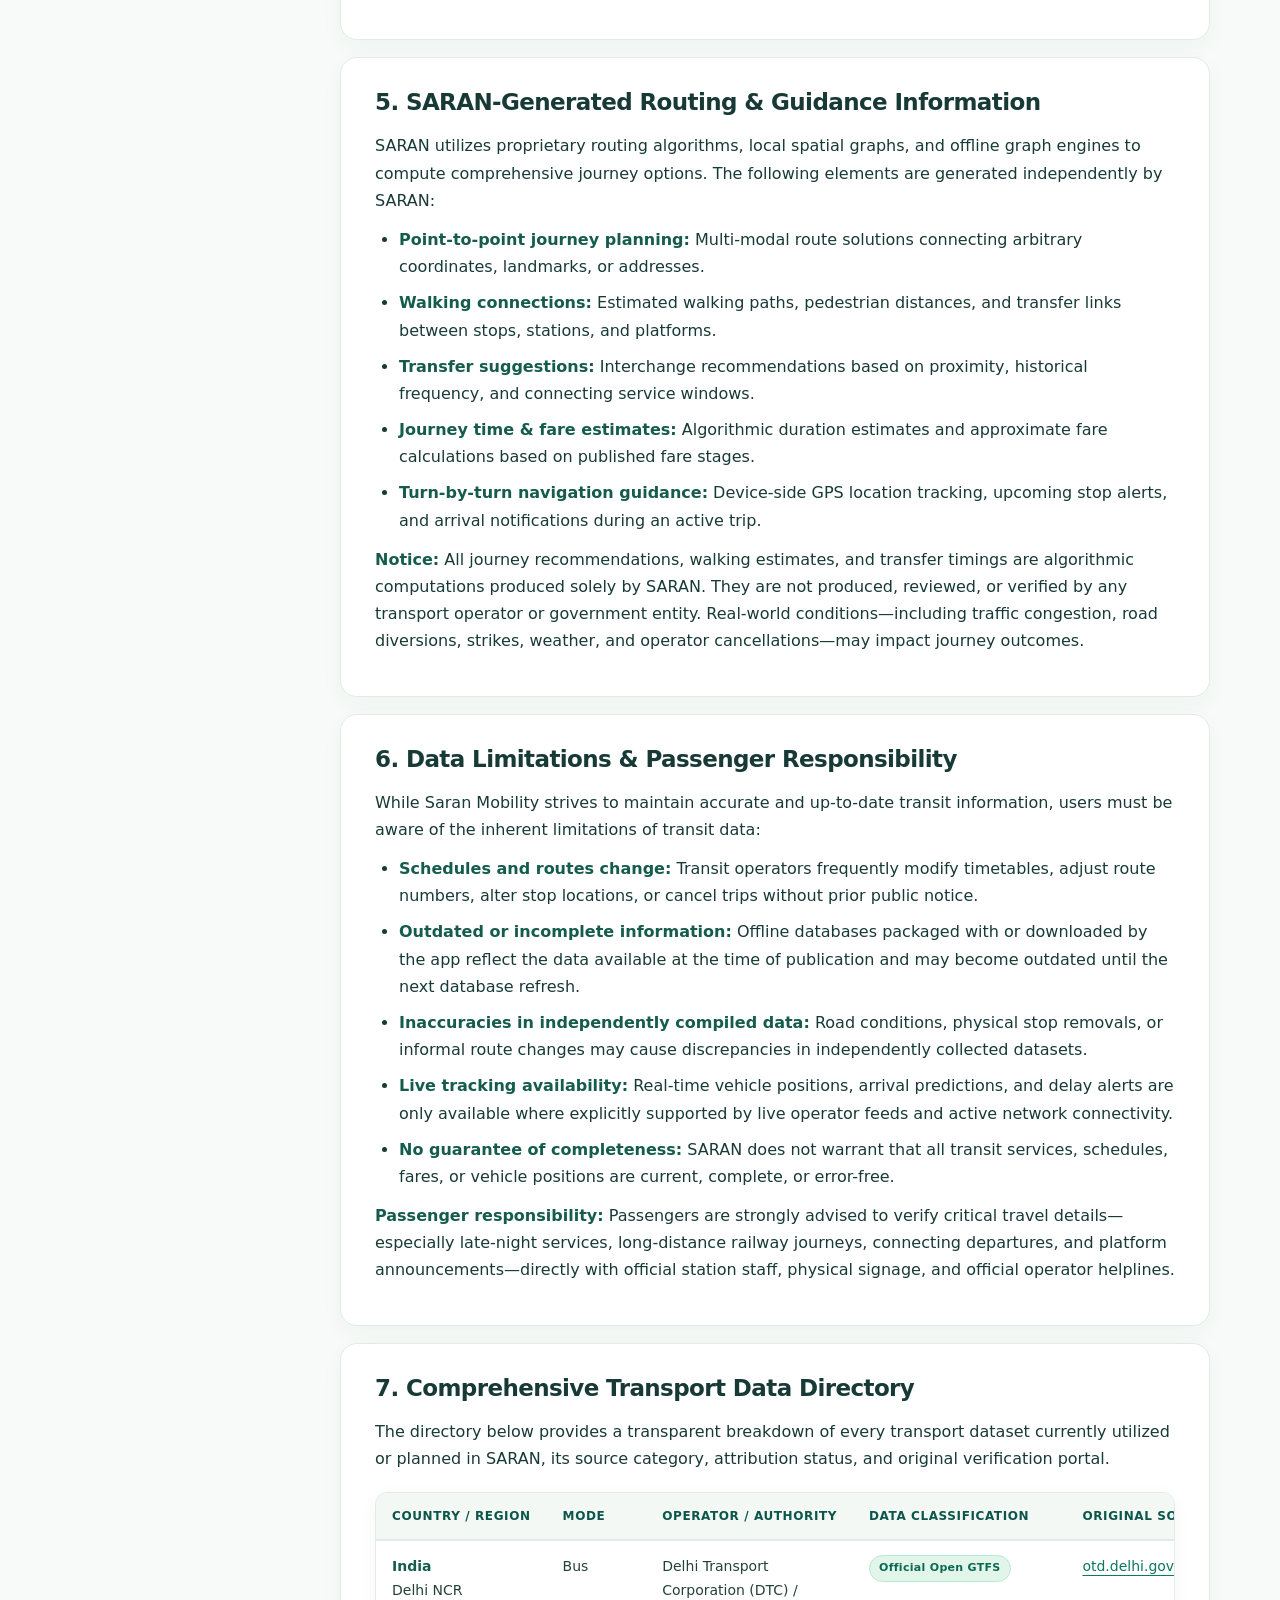
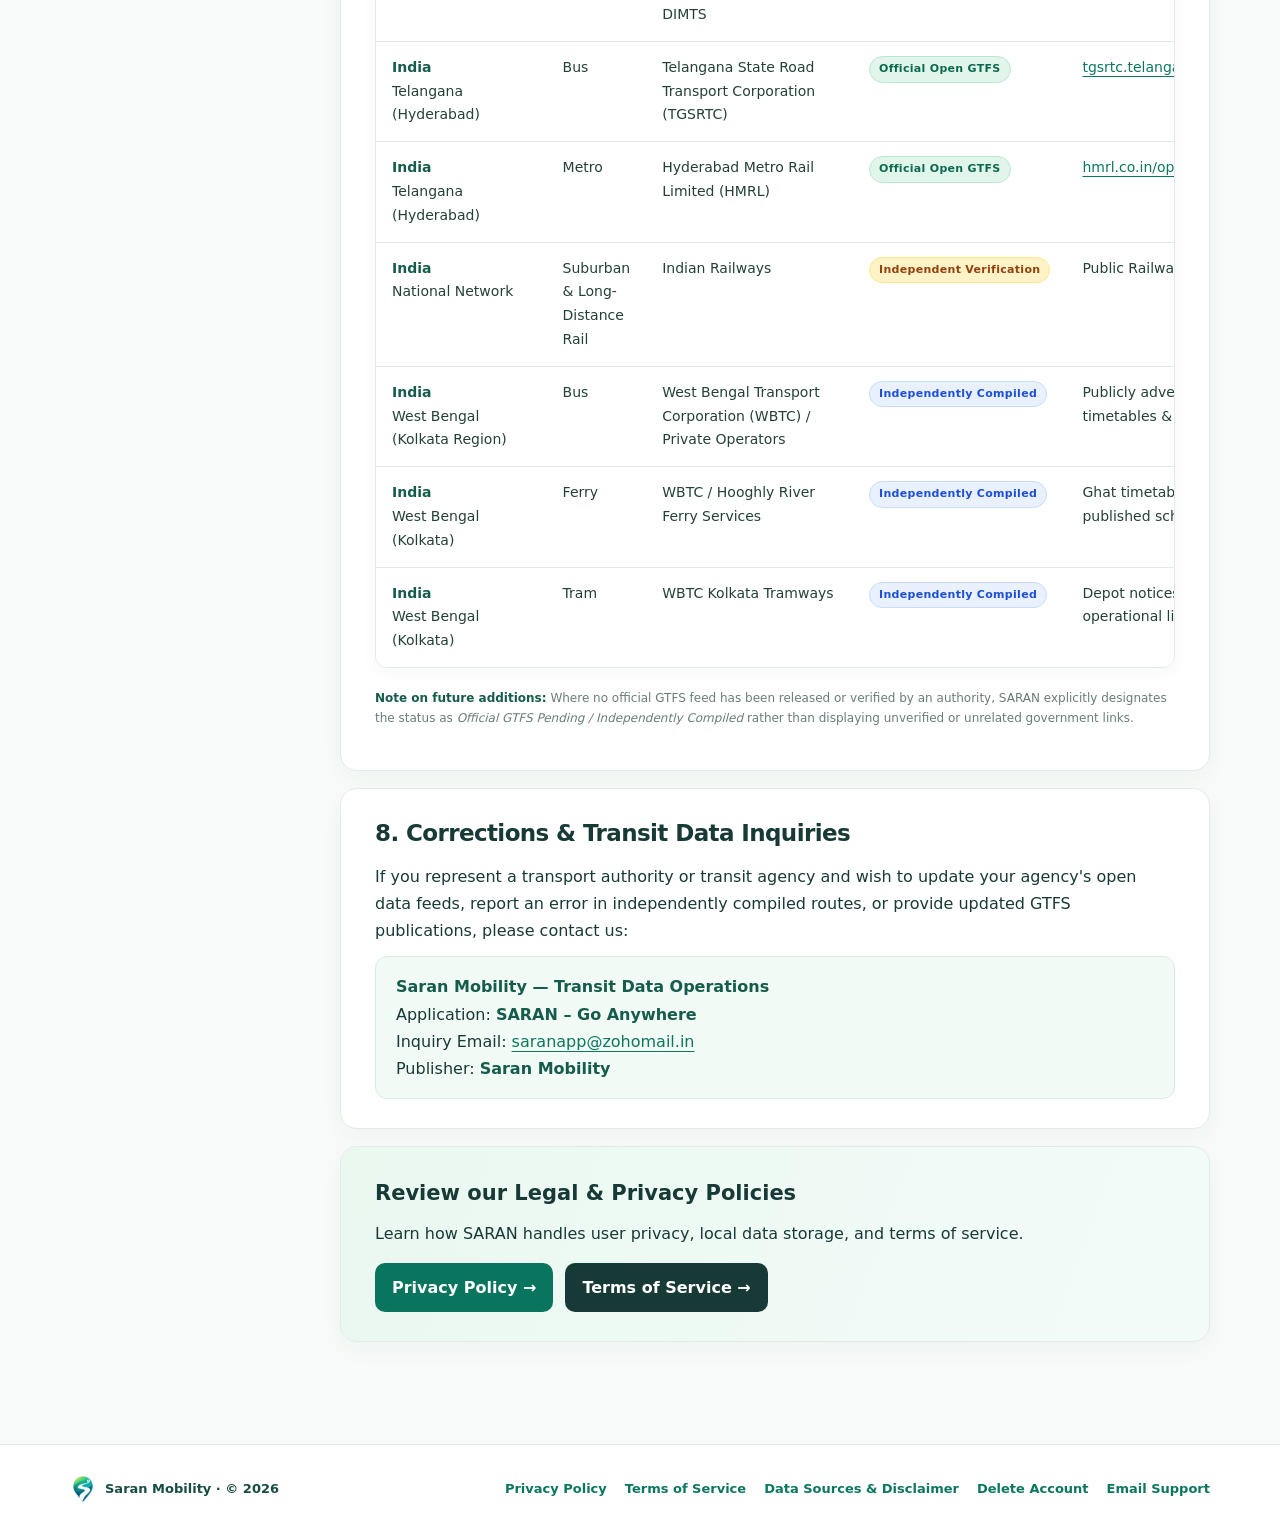
==== commit 5909c930: "fix: remove package name and update contact email to saranapp@zohomail.in" ====
--- a/data-sources.html
+++ b/data-sources.html
@@ -21,7 +21,7 @@
         <a href="terms.html">Terms of Service</a>
         <a class="active" href="data-sources.html">Data Sources &amp; Disclaimer</a>
         <a href="delete-account.html">Delete Account</a>
-        <a class="contact-link" href="mailto:bijoymandi50@gmail.com">Contact</a>
+        <a class="contact-link" href="mailto:saranapp@zohomail.in">Contact</a>
       </nav>
     </div>
   </header>
@@ -41,7 +41,6 @@
       <p>Data transparency, official open transit attributions, independent data compilation disclosures, and non-government disclaimer for the SARAN Android application.</p>
       <div class="hero-meta">
         <span>SARAN – Go Anywhere</span>
-        <span>Package: com.sarandev.transitapp</span>
         <span>Developer: Saran Mobility</span>
         <span>Bus · Metro · Train · Ferry</span>
       </div>
@@ -76,7 +75,7 @@
             </svg>
             Important Government Non-Affiliation Disclaimer
           </h3>
-          <p><strong>SARAN – Go Anywhere</strong> is an independently developed public transport information and navigation application published by <strong>Saran Mobility</strong> (Android package: <code class="code-pill">com.sarandev.transitapp</code>).</p>
+          <p><strong>SARAN – Go Anywhere</strong> is an independently developed public transport information and navigation application published by <strong>Saran Mobility</strong>.</p>
           <p><strong>SARAN is not a government application</strong> and is not affiliated with, authorized by, endorsed by, or operated by the Government of India, the Ministry of Railways, Indian Railways, any state road transport corporation, municipal corporation, or any government transit agency.</p>
           <p><strong>SARAN does not provide official government services</strong>, does not sell official tickets or reservations, and does not act as an official government communications channel. All journey calculations, routing recommendations, and offline transit schedules are offered solely for informational and personal mobility assistance.</p>
         </div>
@@ -274,8 +273,7 @@
         <div class="contact">
           <strong>Saran Mobility — Transit Data Operations</strong><br/>
           Application: <strong>SARAN – Go Anywhere</strong><br/>
-          Package Name: <code class="code-pill">com.sarandev.transitapp</code><br/>
-          Inquiry Email: <a href="mailto:bijoymandi50@gmail.com?subject=SARAN%20Transit%20Data%20Inquiry">bijoymandi50@gmail.com</a><br/>
+          Inquiry Email: <a href="mailto:saranapp@zohomail.in?subject=SARAN%20Transit%20Data%20Inquiry">saranapp@zohomail.in</a><br/>
           Publisher: <strong>Saran Mobility</strong>
         </div>
       </section>
@@ -302,7 +300,7 @@
         <a href="terms.html">Terms of Service</a>
         <a href="data-sources.html">Data Sources &amp; Disclaimer</a>
         <a href="delete-account.html">Delete Account</a>
-        <a href="mailto:bijoymandi50@gmail.com">Email Support</a>
+        <a href="mailto:saranapp@zohomail.in">Email Support</a>
       </nav>
     </div>
   </footer>
